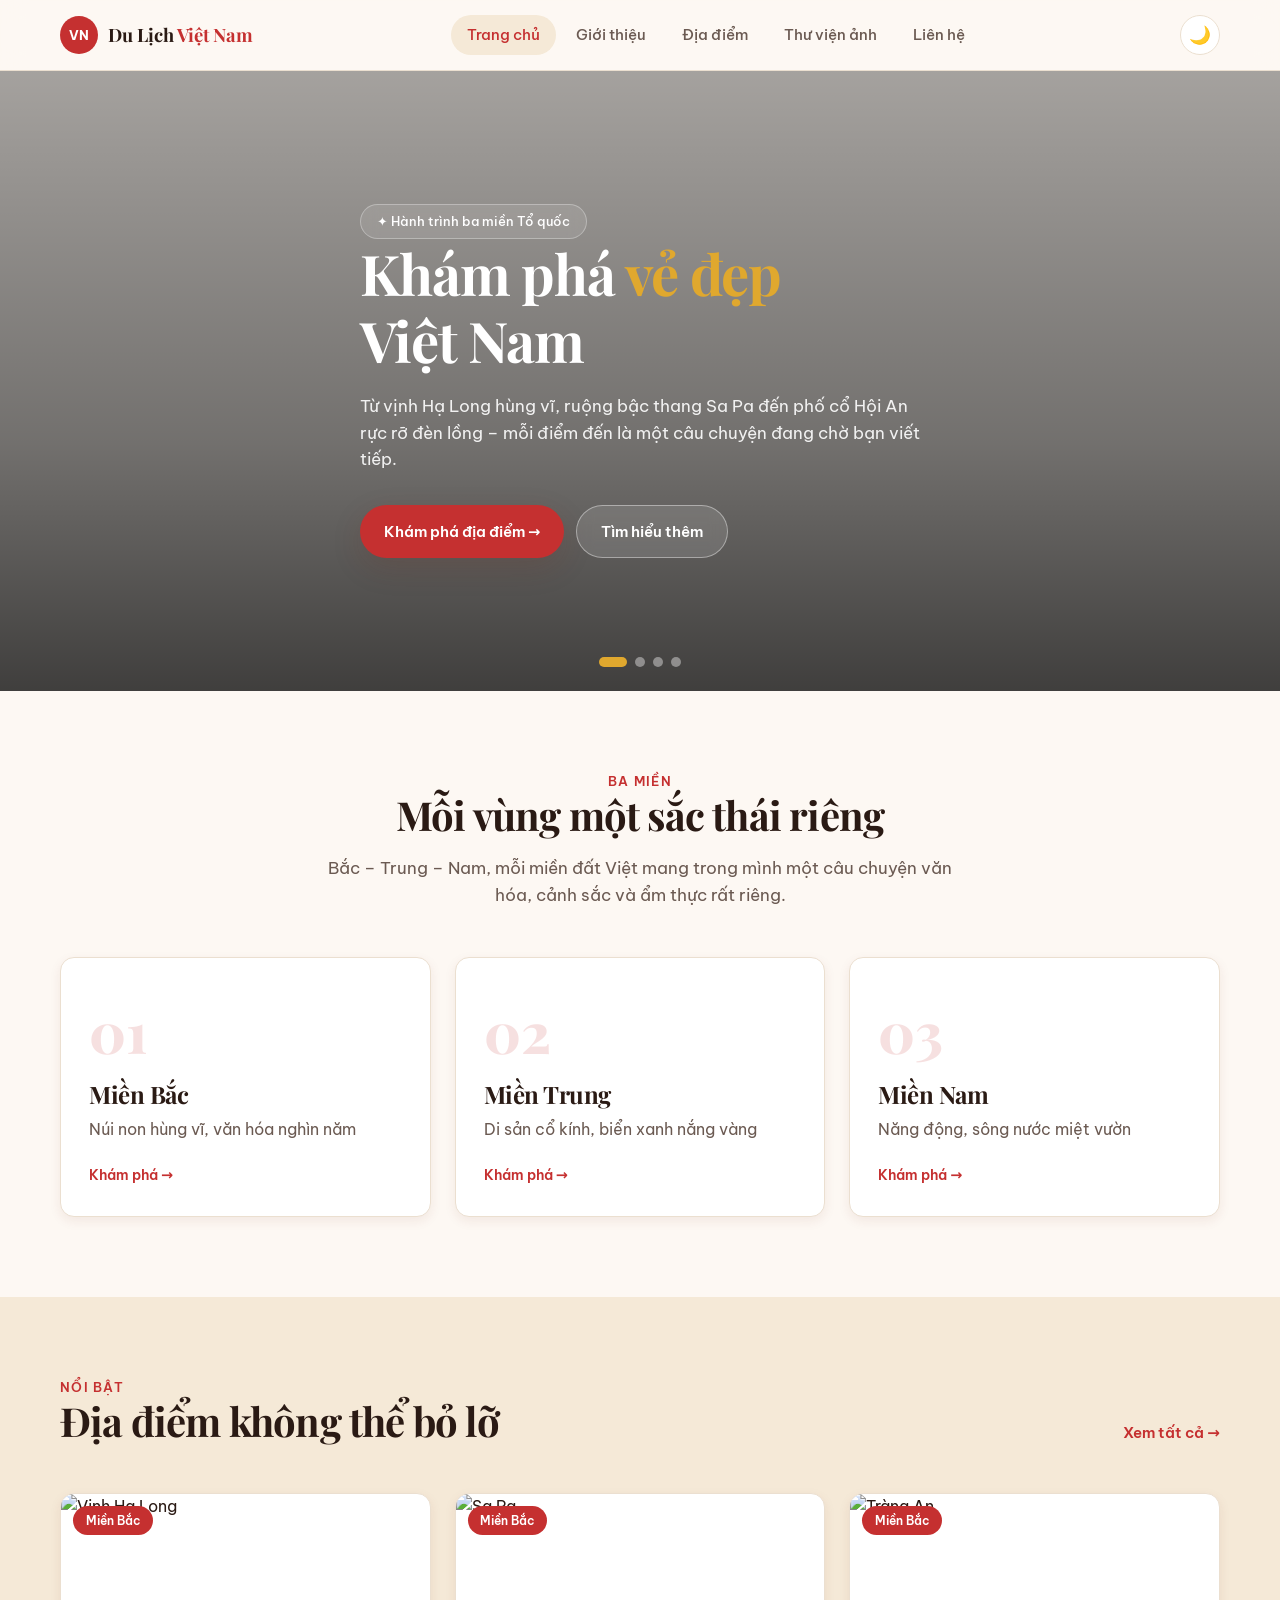
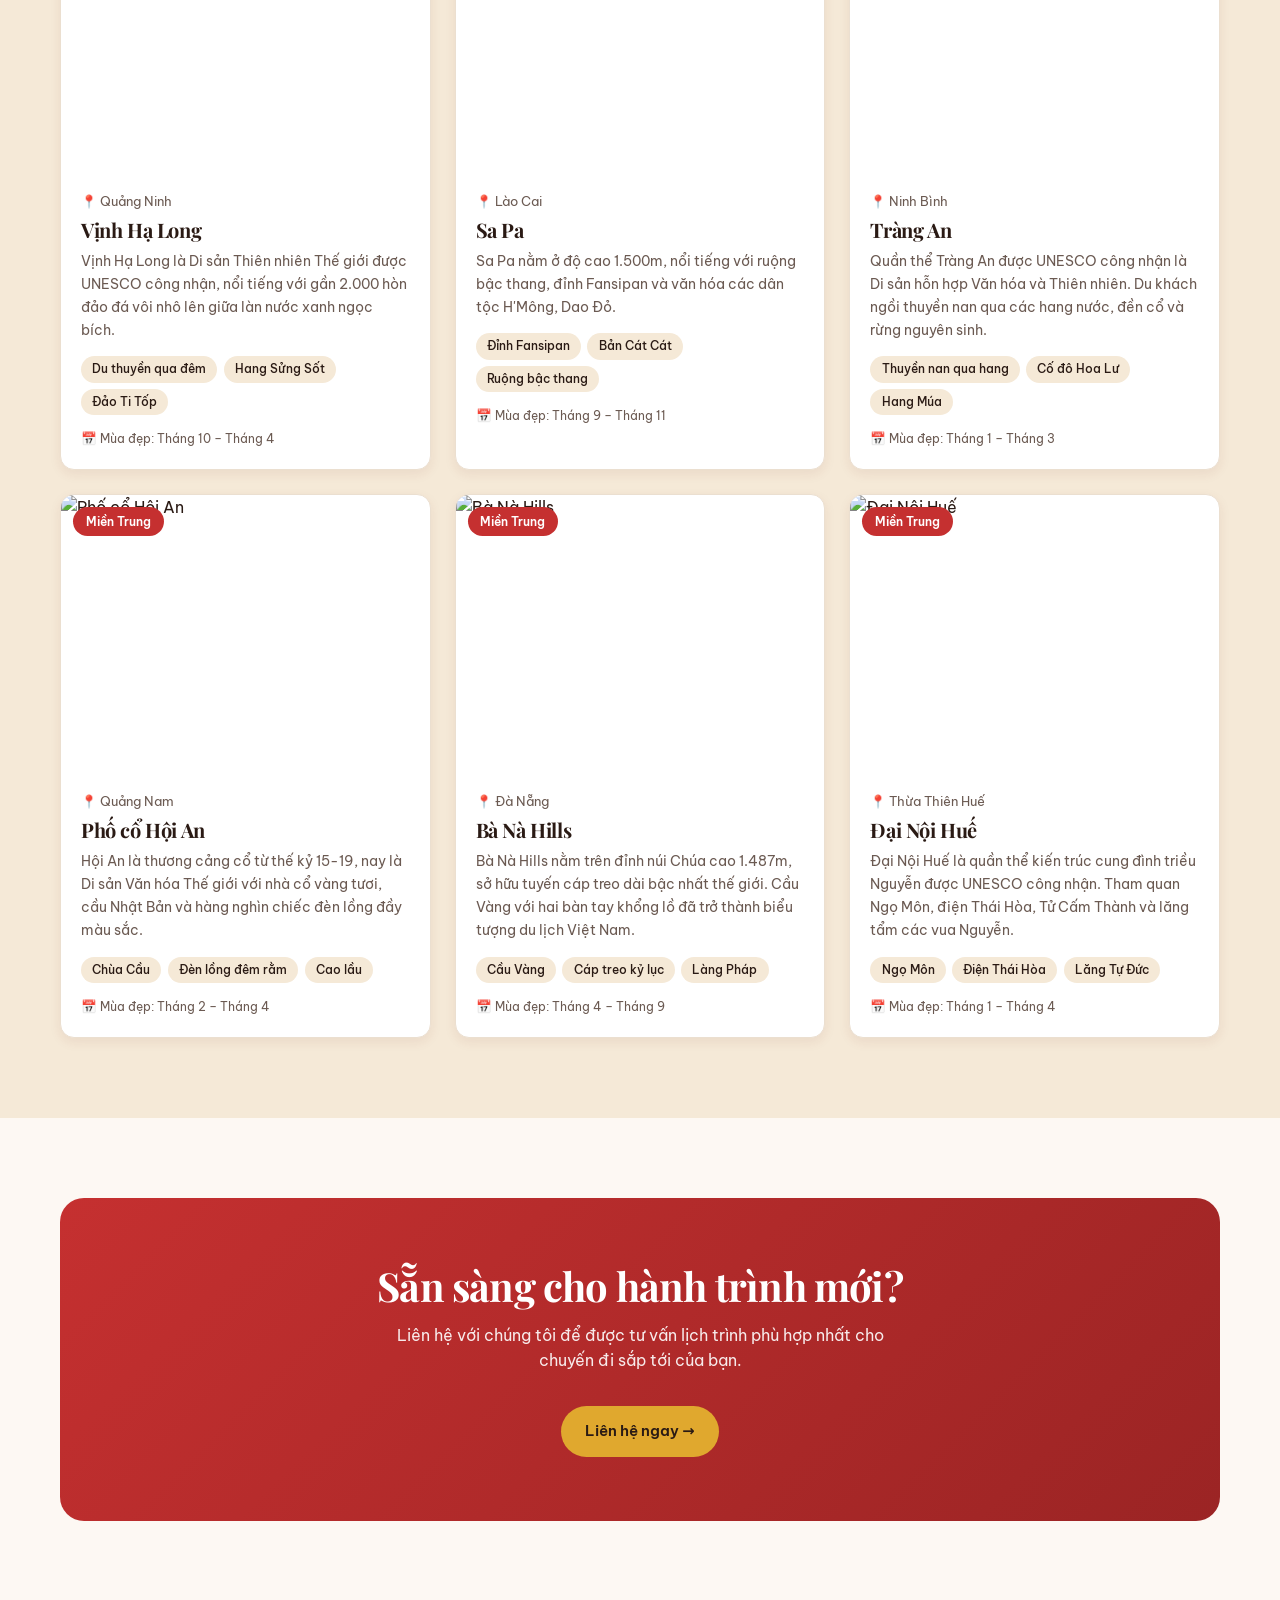
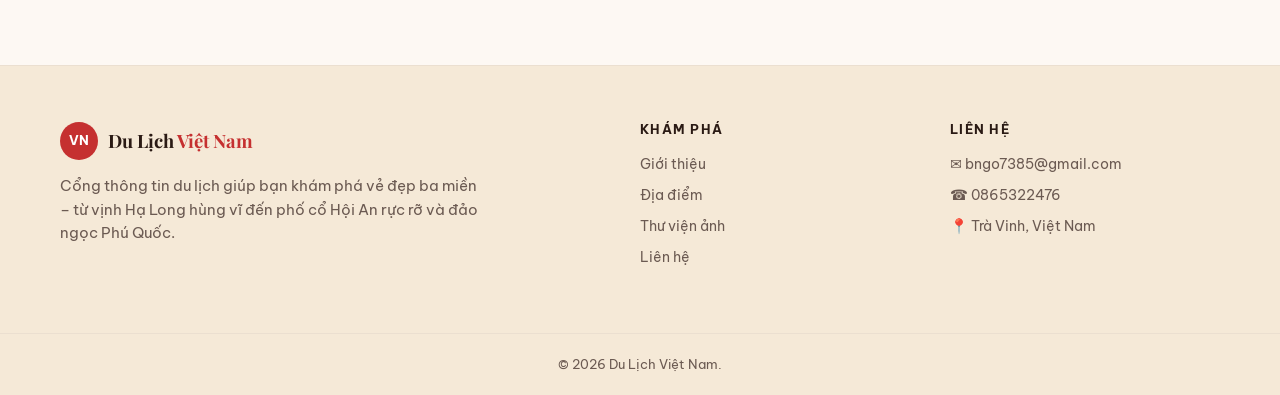
==== index.html @ f5e2f45b "1007" ====
<!DOCTYPE html>
<html lang="vi">
<head>
  <meta charset="UTF-8" />
  <meta name="viewport" content="width=device-width, initial-scale=1.0" />
  <title>Du Lịch Việt Nam — Khám phá vẻ đẹp ba miền</title>
  <meta name="description" content="Cổng thông tin du lịch Việt Nam: vịnh Hạ Long, Sa Pa, Hội An, Bà Nà Hills, Phú Quốc và nhiều điểm đến nổi tiếng khác." />
  <link rel="preconnect" href="https://fonts.googleapis.com" />
  <link rel="preconnect" href="https://fonts.gstatic.com" crossorigin />
  <link rel="stylesheet" href="https://fonts.googleapis.com/css2?family=Be+Vietnam+Pro:wght@400;500;600;700&family=Playfair+Display:wght@600;700;800&display=swap" />
  <link rel="stylesheet" href="css/style.css" />
</head>
<body>
  <!-- HEADER -->
  <header class="site-header">
    <div class="container nav-wrap">
      <a href="index.html" class="logo">
        <span class="logo-icon">VN</span>
        <span>Du Lịch <strong>Việt Nam</strong></span>
      </a>
      <nav class="nav-menu" id="navMenu">
        <a href="index.html" class="active">Trang chủ</a>
        <a href="html/gioithieu.html">Giới thiệu</a>
        <a href="html/diadiem.html">Địa điểm</a>
        <a href="html/gallery.html">Thư viện ảnh</a>
        <a href="html/lienhe.html">Liên hệ</a>
      </nav>
      <div class="nav-actions">
        <button id="themeToggle" class="icon-btn" aria-label="Chuyển đổi giao diện">🌙</button>
        <button id="menuToggle" class="icon-btn menu-btn" aria-label="Menu">☰</button>
      </div>
    </div>
  </header>

  <!-- HERO / SLIDESHOW -->
  <section class="hero">
    <div class="slideshow" id="slideshow">
      <div class="slide active" style="background-image:url('https://images.unsplash.com/photo-1528127269322-539801943592?w=1600&q=80')"></div>
      <div class="slide" style="background-image:url('https://images.unsplash.com/photo-1528181304800-259b08848526?w=1600&q=80')"></div>
      <div class="slide" style="background-image:url('https://images.unsplash.com/photo-1559592413-7cec4d0cae2b?w=1600&q=80')"></div>
      <div class="slide" style="background-image:url('https://images.unsplash.com/photo-1540541338287-41700207dee6?w=1600&q=80')"></div>
    </div>
    <div class="hero-overlay"></div>
    <div class="container hero-content">
      <span class="badge">✦ Hành trình ba miền Tổ quốc</span>
      <h1>Khám phá <span class="accent">vẻ đẹp</span><br />Việt Nam</h1>
      <p>Từ vịnh Hạ Long hùng vĩ, ruộng bậc thang Sa Pa đến phố cổ Hội An rực rỡ đèn lồng – mỗi điểm đến là một câu chuyện đang chờ bạn viết tiếp.</p>
      <div class="hero-actions">
        <a href="html/diadiem.html" class="btn btn-primary">Khám phá địa điểm →</a>
        <a href="html/gioithieu.html" class="btn btn-ghost">Tìm hiểu thêm</a>
      </div>
    </div>
    <div class="slide-dots" id="slideDots"></div>
  </section>

  <!-- 3 MIỀN -->
  <section class="section">
    <div class="container">
      <div class="section-head center">
        <p class="eyebrow">Ba miền</p>
        <h2>Mỗi vùng một sắc thái riêng</h2>
        <p class="lead">Bắc – Trung – Nam, mỗi miền đất Việt mang trong mình một câu chuyện văn hóa, cảnh sắc và ẩm thực rất riêng.</p>
      </div>
      <div class="region-grid">
        <a href="html/diadiem.html?mien=bac" class="region-card">
          <span class="region-num">01</span>
          <h3>Miền Bắc</h3>
          <p>Núi non hùng vĩ, văn hóa nghìn năm</p>
          <span class="link-more">Khám phá →</span>
        </a>
        <a href="html/diadiem.html?mien=trung" class="region-card">
          <span class="region-num">02</span>
          <h3>Miền Trung</h3>
          <p>Di sản cổ kính, biển xanh nắng vàng</p>
          <span class="link-more">Khám phá →</span>
        </a>
        <a href="html/diadiem.html?mien=nam" class="region-card">
          <span class="region-num">03</span>
          <h3>Miền Nam</h3>
          <p>Năng động, sông nước miệt vườn</p>
          <span class="link-more">Khám phá →</span>
        </a>
      </div>
    </div>
  </section>

  <!-- ĐỊA ĐIỂM NỔI BẬT -->
  <section class="section section-alt">
    <div class="container">
      <div class="section-head row">
        <div>
          <p class="eyebrow">Nổi bật</p>
          <h2>Địa điểm không thể bỏ lỡ</h2>
        </div>
        <a href="html/diadiem.html" class="link-more strong">Xem tất cả →</a>
      </div>
      <div class="card-grid" id="featuredGrid"></div>
    </div>
  </section>

  <!-- CTA -->
  <section class="section">
    <div class="container">
      <div class="cta">
        <h2>Sẵn sàng cho hành trình mới?</h2>
        <p>Liên hệ với chúng tôi để được tư vấn lịch trình phù hợp nhất cho chuyến đi sắp tới của bạn.</p>
        <a href="html/lienhe.html" class="btn btn-accent">Liên hệ ngay →</a>
      </div>
    </div>
  </section>

  <!-- FOOTER -->
  <footer class="site-footer">
    <div class="container footer-grid">
      <div>
        <div class="logo"><span class="logo-icon">VN</span><span>Du Lịch <strong>Việt Nam</strong></span></div>
        <p class="muted">Cổng thông tin du lịch giúp bạn khám phá vẻ đẹp ba miền – từ vịnh Hạ Long hùng vĩ đến phố cổ Hội An rực rỡ và đảo ngọc Phú Quốc.</p>
      </div>
      <div>
        <h4>Khám phá</h4>
        <ul><li><a href="html/gioithieu.html">Giới thiệu</a></li><li><a href="diadiem.html">Địa điểm</a></li><li><a href="gallery.html">Thư viện ảnh</a></li><li><a href="lienhe.html">Liên hệ</a></li></ul>
      </div>
      <div>
        <h4>Liên hệ</h4>
        <ul><li>✉ bngo7385@gmail.com</li><li>☎ 0865322476</li><li>📍 Trà Vinh, Việt Nam</li></ul>
      </div>
    </div>
    <div class="footer-bottom">© <span id="year"></span> Du Lịch Việt Nam.</div>
  </footer>

  <script src="js/script.js"></script>
</body>
</html>
---- css/style.css ----
/* ==========================================================
   Du Lịch Việt Nam — Stylesheet
   Bảng màu sơn mài: đỏ – vàng – kem
   ========================================================== */

:root {
  --bg: #fdf8f3;
  --surface: #ffffff;
  --text: #2a1a14;
  --muted: #6b5a52;
  --primary: #c53030;
  --primary-dark: #9b2424;
  --accent: #e0a82e;
  --secondary: #f5e9d7;
  --border: #ebdfd0;
  --shadow-sm: 0 4px 12px rgba(120, 40, 20, 0.08);
  --shadow-md: 0 10px 30px rgba(120, 40, 20, 0.15);
  --radius: 14px;
  --font-display: "Playfair Display", Georgia, serif;
  --font-sans: "Be Vietnam Pro", system-ui, -apple-system, sans-serif;
}

[data-theme="dark"] {
  --bg: #1a1210;
  --surface: #261c19;
  --text: #f5e9d7;
  --muted: #a89384;
  --primary: #e85d5d;
  --primary-dark: #c53030;
  --accent: #f0c060;
  --secondary: #33251f;
  --border: #3d2b25;
  --shadow-sm: 0 4px 12px rgba(0, 0, 0, 0.4);
  --shadow-md: 0 10px 30px rgba(0, 0, 0, 0.5);
}

* { box-sizing: border-box; margin: 0; padding: 0; }

html { scroll-behavior: smooth; }

body {
  font-family: var(--font-sans);
  background: var(--bg);
  color: var(--text);
  line-height: 1.6;
  -webkit-font-smoothing: antialiased;
  transition: background 0.3s, color 0.3s;
}

img { max-width: 100%; display: block; }
a { color: inherit; text-decoration: none; }
ul { list-style: none; }

h1, h2, h3, h4 {
  font-family: var(--font-display);
  font-weight: 700;
  line-height: 1.2;
  letter-spacing: -0.02em;
}
h1 { font-size: clamp(2rem, 5vw, 3.5rem); }
h2 { font-size: clamp(1.6rem, 3.5vw, 2.5rem); }
h3 { font-size: 1.25rem; }

.container { max-width: 1200px; margin: 0 auto; padding: 0 1.25rem; }

/* ===== HEADER ===== */
.site-header {
  position: sticky; top: 0; z-index: 50;
  background: color-mix(in srgb, var(--bg) 85%, transparent);
  backdrop-filter: blur(12px);
  border-bottom: 1px solid var(--border);
}
.nav-wrap { display: flex; align-items: center; justify-content: space-between; height: 70px; gap: 1rem; }
.logo { display: flex; align-items: center; gap: 0.6rem; font-family: var(--font-display); font-size: 1.15rem; font-weight: 700; }
.logo strong { color: var(--primary); }
.logo-icon {
  display: grid; place-items: center; width: 38px; height: 38px;
  border-radius: 50%; background: var(--primary); color: #fff;
  font-family: var(--font-sans); font-size: 0.8rem; font-weight: 700;
}

.nav-menu { display: flex; gap: 0.25rem; }
.nav-menu a {
  padding: 0.5rem 1rem; border-radius: 999px; font-size: 0.92rem; font-weight: 500;
  color: var(--muted); transition: all 0.2s;
}
.nav-menu a:hover { background: var(--secondary); color: var(--text); }
.nav-menu a.active { background: var(--secondary); color: var(--primary); }

.nav-actions { display: flex; align-items: center; gap: 0.5rem; }
.icon-btn {
  width: 40px; height: 40px; border-radius: 50%; border: 1px solid var(--border);
  background: var(--surface); color: var(--text); cursor: pointer; font-size: 1.1rem;
  display: grid; place-items: center; transition: all 0.2s;
}
.icon-btn:hover { background: var(--secondary); }
.menu-btn { display: none; }

/* ===== HERO ===== */
.hero { position: relative; min-height: 620px; display: flex; align-items: center; overflow: hidden; color: #fff; }
.slideshow { position: absolute; inset: 0; }
.slide {
  position: absolute; inset: 0;
  background-size: cover; background-position: center;
  opacity: 0; transition: opacity 1.2s ease-in-out;
}
.slide.active { opacity: 1; }
.hero-overlay {
  position: absolute; inset: 0;
  background: linear-gradient(180deg, rgba(0,0,0,0.35) 0%, rgba(0,0,0,0.55) 60%, rgba(0,0,0,0.75) 100%);
}
.hero-content { position: relative; padding: 5rem 1.25rem; max-width: 1200px; }
.hero-content h1 { color: #fff; }
.hero-content p { margin-top: 1.2rem; max-width: 560px; font-size: 1.05rem; color: rgba(255,255,255,0.9); }
.accent { color: var(--accent); }
.badge {
  display: inline-flex; align-items: center; gap: 0.4rem; padding: 0.4rem 1rem;
  border: 1px solid rgba(255,255,255,0.3); background: rgba(255,255,255,0.1);
  backdrop-filter: blur(8px); border-radius: 999px;
  font-size: 0.8rem; font-weight: 500;
}
.hero-actions { margin-top: 2rem; display: flex; flex-wrap: wrap; gap: 0.75rem; }

.slide-dots {
  position: absolute; bottom: 1.5rem; left: 50%; transform: translateX(-50%);
  display: flex; gap: 0.5rem; z-index: 2;
}
.slide-dots button {
  width: 10px; height: 10px; border-radius: 50%; border: none;
  background: rgba(255,255,255,0.4); cursor: pointer; transition: all 0.3s;
}
.slide-dots button.active { background: var(--accent); width: 28px; border-radius: 5px; }

/* ===== BUTTONS ===== */
.btn {
  display: inline-flex; align-items: center; gap: 0.5rem;
  padding: 0.85rem 1.5rem; border-radius: 999px; font-size: 0.92rem;
  font-weight: 600; border: none; cursor: pointer; transition: transform 0.2s, background 0.2s;
}
.btn-primary { background: var(--primary); color: #fff; box-shadow: var(--shadow-md); }
.btn-primary:hover { background: var(--primary-dark); transform: translateY(-2px); }
.btn-accent { background: var(--accent); color: #2a1a14; }
.btn-accent:hover { transform: translateY(-2px); }
.btn-ghost { background: rgba(255,255,255,0.12); color: #fff; border: 1px solid rgba(255,255,255,0.4); backdrop-filter: blur(8px); }
.btn-ghost:hover { background: rgba(255,255,255,0.22); }

/* ===== SECTIONS ===== */
.section { padding: 5rem 0; }
.section-alt { background: var(--secondary); }
.section-head { margin-bottom: 3rem; }
.section-head.center { text-align: center; max-width: 640px; margin-left: auto; margin-right: auto; }
.section-head.row { display: flex; justify-content: space-between; align-items: flex-end; flex-wrap: wrap; gap: 1rem; }
.eyebrow { font-size: 0.8rem; font-weight: 600; text-transform: uppercase; letter-spacing: 0.1em; color: var(--primary); }
.lead { margin-top: 1rem; color: var(--muted); font-size: 1.05rem; }
.link-more { color: var(--primary); font-weight: 600; font-size: 0.9rem; }
.link-more.strong { font-size: 0.95rem; }

/* ===== PAGE HERO ===== */
.page-hero {
  padding: 5rem 0 3rem;
  background: linear-gradient(135deg, color-mix(in srgb, var(--primary) 8%, transparent), var(--bg) 50%, color-mix(in srgb, var(--accent) 10%, transparent));
}
.page-hero.small { padding: 3.5rem 0 2rem; }
.page-hero .lead { max-width: 640px; }

/* ===== REGIONS ===== */
.region-grid { display: grid; grid-template-columns: repeat(auto-fit, minmax(260px, 1fr)); gap: 1.5rem; }
.region-card {
  background: var(--surface); border: 1px solid var(--border);
  border-radius: var(--radius); padding: 1.75rem;
  box-shadow: var(--shadow-sm); transition: transform 0.3s, box-shadow 0.3s;
}
.region-card:hover { transform: translateY(-4px); box-shadow: var(--shadow-md); }
.region-num {
  font-family: var(--font-display); font-size: 3.5rem; font-weight: 800;
  color: color-mix(in srgb, var(--primary) 15%, transparent);
}
.region-card h3 { margin: 0.25rem 0 0.5rem; font-size: 1.5rem; }
.region-card p { color: var(--muted); margin-bottom: 1.25rem; }

/* ===== CARDS ===== */
.card-grid { display: grid; grid-template-columns: repeat(auto-fill, minmax(280px, 1fr)); gap: 1.5rem; }
.card {
  background: var(--surface); border-radius: var(--radius); overflow: hidden;
  box-shadow: var(--shadow-sm); transition: transform 0.3s, box-shadow 0.3s;
  border: 1px solid var(--border);
}
.card:hover { transform: translateY(-4px); box-shadow: var(--shadow-md); }
.card-img { position: relative; aspect-ratio: 4/3; overflow: hidden; }
.card-img img { width: 100%; height: 100%; object-fit: cover; transition: transform 0.7s; }
.card:hover .card-img img { transform: scale(1.08); }
.card-tag {
  position: absolute; top: 0.75rem; left: 0.75rem;
  background: var(--primary); color: #fff;
  padding: 0.3rem 0.8rem; border-radius: 999px;
  font-size: 0.75rem; font-weight: 600;
}
.card-body { padding: 1.25rem; }
.card-meta { display: flex; align-items: center; gap: 0.3rem; font-size: 0.8rem; color: var(--muted); }
.card h3 { margin: 0.4rem 0 0.5rem; }
.card-desc { font-size: 0.9rem; color: var(--muted); }
.tags { display: flex; flex-wrap: wrap; gap: 0.4rem; margin-top: 0.9rem; }
.tag { font-size: 0.72rem; background: var(--secondary); color: var(--text); padding: 0.25rem 0.7rem; border-radius: 999px; font-weight: 500; }
.card-time { margin-top: 0.85rem; font-size: 0.78rem; color: var(--muted); }

/* ===== FEATURES (về VN) ===== */
.feature-grid { display: grid; grid-template-columns: repeat(auto-fit, minmax(220px, 1fr)); gap: 1.5rem; }
.feature {
  background: var(--surface); padding: 1.75rem; border-radius: var(--radius);
  border: 1px solid var(--border); box-shadow: var(--shadow-sm);
}
.feature-icon {
  display: inline-grid; place-items: center; width: 48px; height: 48px;
  border-radius: 12px; background: color-mix(in srgb, var(--primary) 12%, transparent);
  font-size: 1.5rem; margin-bottom: 0.9rem;
}
.feature h3 { margin-bottom: 0.5rem; }
.feature p { color: var(--muted); font-size: 0.92rem; }

/* ===== TWO COL (3 miền section) ===== */
.two-col { display: grid; gap: 3rem; align-items: center; }
.two-col p { margin-top: 1rem; color: var(--muted); }
.two-col strong { color: var(--text); }
.img-mosaic { display: grid; grid-template-columns: 1fr 1fr; gap: 1rem; }
.img-mosaic img { aspect-ratio: 3/4; object-fit: cover; border-radius: var(--radius); box-shadow: var(--shadow-sm); }
.img-mosaic img.offset { margin-top: 2rem; }
@media (min-width: 900px) { .two-col { grid-template-columns: 1fr 1fr; } }

/* ===== FILTER / SEARCH ===== */
.controls { display: flex; flex-wrap: wrap; gap: 1rem; justify-content: space-between; margin-bottom: 2.5rem; }
.filter-tabs { display: flex; flex-wrap: wrap; gap: 0.5rem; }
.filter-tabs button {
  padding: 0.55rem 1.1rem; border-radius: 999px;
  border: 1px solid var(--border); background: var(--surface);
  font-size: 0.88rem; font-weight: 500; cursor: pointer; color: var(--text);
  transition: all 0.2s;
}
.filter-tabs button:hover { background: var(--secondary); }
.filter-tabs button.active { background: var(--primary); color: #fff; border-color: var(--primary); }
.search-box { flex: 1; min-width: 220px; max-width: 340px; }
.search-box input {
  width: 100%; padding: 0.65rem 1rem; border-radius: 999px;
  border: 1px solid var(--border); background: var(--surface); color: var(--text);
  font-size: 0.9rem; font-family: inherit; outline: none;
}
.search-box input:focus { border-color: var(--primary); box-shadow: 0 0 0 3px color-mix(in srgb, var(--primary) 20%, transparent); }
.empty { text-align: center; padding: 4rem 1rem; color: var(--muted); border: 1px dashed var(--border); border-radius: var(--radius); }

/* ===== GALLERY ===== */
.gallery {
  columns: 1; column-gap: 1rem;
}
@media (min-width: 600px) { .gallery { columns: 2; } }
@media (min-width: 980px) { .gallery { columns: 3; } }
.gallery-item {
  break-inside: avoid; margin-bottom: 1rem; cursor: pointer;
  border-radius: var(--radius); overflow: hidden; position: relative;
  box-shadow: var(--shadow-sm); transition: box-shadow 0.3s;
}
.gallery-item:hover { box-shadow: var(--shadow-md); }
.gallery-item img { width: 100%; transition: transform 0.7s; }
.gallery-item:hover img { transform: scale(1.05); }
.gallery-caption {
  position: absolute; inset: auto 0 0 0; padding: 1rem;
  background: linear-gradient(180deg, transparent, rgba(0,0,0,0.85));
  color: #fff;
}
.gallery-caption span { display: block; font-size: 0.75rem; color: var(--accent); font-weight: 600; }
.gallery-caption strong { font-family: var(--font-display); font-size: 1.1rem; }

/* ===== LIGHTBOX ===== */
.lightbox {
  position: fixed; inset: 0; z-index: 100;
  background: rgba(0,0,0,0.92); backdrop-filter: blur(8px);
  display: flex; align-items: center; justify-content: center; padding: 2rem;
  animation: fade 0.25s ease;
}
@keyframes fade { from { opacity: 0; } to { opacity: 1; } }
.lightbox-figure { max-width: 1000px; width: 100%; background: var(--surface); border-radius: var(--radius); overflow: hidden; }
.lightbox-figure img { max-height: 75vh; width: 100%; object-fit: contain; background: #000; }
.lightbox-figure figcaption { padding: 1.25rem; }
.lightbox-figure figcaption span { color: var(--primary); font-size: 0.75rem; text-transform: uppercase; font-weight: 600; letter-spacing: 0.1em; }
.lightbox-figure figcaption h3 { margin: 0.3rem 0 0.4rem; }
.lightbox-figure figcaption p { color: var(--muted); font-size: 0.9rem; }
.lightbox-close, .lightbox-nav {
  position: absolute; background: rgba(255,255,255,0.15); border: none;
  color: #fff; width: 48px; height: 48px; border-radius: 50%;
  font-size: 1.3rem; cursor: pointer; backdrop-filter: blur(8px);
  transition: background 0.2s;
}
.lightbox-close:hover, .lightbox-nav:hover { background: rgba(255,255,255,0.3); }
.lightbox-close { top: 1.25rem; right: 1.25rem; }
.lightbox-nav.prev { left: 1.25rem; top: 50%; transform: translateY(-50%); }
.lightbox-nav.next { right: 1.25rem; top: 50%; transform: translateY(-50%); }

/* ===== CTA ===== */
.cta {
  background: linear-gradient(135deg, var(--primary), var(--primary-dark));
  color: #fff; padding: 4rem 2rem; border-radius: 24px; text-align: center;
}
.cta h2 { color: #fff; }
.cta p { margin: 0.8rem auto 2rem; max-width: 500px; color: rgba(255,255,255,0.9); }

/* ===== CONTACT ===== */
.contact-grid { display: grid; gap: 2.5rem; }
@media (min-width: 900px) { .contact-grid { grid-template-columns: 1fr 1.4fr; } }
.contact-info { display: flex; flex-direction: column; gap: 1rem; }
.info-card {
  display: flex; align-items: center; gap: 1rem;
  background: var(--surface); border: 1px solid var(--border);
  padding: 1.2rem; border-radius: var(--radius); box-shadow: var(--shadow-sm);
}
.info-icon {
  width: 44px; height: 44px; display: grid; place-items: center;
  background: color-mix(in srgb, var(--primary) 12%, transparent);
  color: var(--primary); border-radius: 12px; font-size: 1.2rem;
}
.info-label { font-size: 0.72rem; text-transform: uppercase; letter-spacing: 0.1em; color: var(--muted); font-weight: 600; }
.map-box { border-radius: var(--radius); overflow: hidden; border: 1px solid var(--border); box-shadow: var(--shadow-sm); }

.contact-form {
  background: var(--surface); border: 1px solid var(--border);
  padding: 2rem; border-radius: var(--radius); box-shadow: var(--shadow-sm);
}
.field { margin-bottom: 1.25rem; }
.field label { display: block; margin-bottom: 0.4rem; font-weight: 500; font-size: 0.92rem; }
.field input, .field textarea {
  width: 100%; padding: 0.75rem 1rem; border-radius: 10px;
  border: 1px solid var(--border); background: var(--bg); color: var(--text);
  font-size: 0.95rem; font-family: inherit; outline: none; transition: border-color 0.2s;
  resize: vertical;
}
.field input:focus, .field textarea:focus {
  border-color: var(--primary);
  box-shadow: 0 0 0 3px color-mix(in srgb, var(--primary) 20%, transparent);
}
.err { color: var(--primary); font-size: 0.8rem; margin-top: 0.35rem; min-height: 1em; }
.alert.success {
  margin-top: 1.25rem; padding: 1rem; border-radius: 10px;
  background: color-mix(in srgb, #15803d 15%, transparent);
  border: 1px solid color-mix(in srgb, #15803d 30%, transparent);
  color: #15803d; font-size: 0.9rem;
}
[data-theme="dark"] .alert.success { color: #4ade80; }

/* ===== FOOTER ===== */
.site-footer { margin-top: 4rem; background: var(--secondary); border-top: 1px solid var(--border); }
.footer-grid { display: grid; gap: 2.5rem; padding: 3.5rem 1.25rem; grid-template-columns: 1fr; }
@media (min-width: 700px) { .footer-grid { grid-template-columns: 2fr 1fr 1fr; } }
.site-footer h4 { font-family: var(--font-sans); font-size: 0.8rem; text-transform: uppercase; letter-spacing: 0.1em; margin-bottom: 1rem; }
.site-footer ul li { margin-bottom: 0.5rem; font-size: 0.9rem; color: var(--muted); }
.site-footer ul li a:hover { color: var(--primary); }
.muted { color: var(--muted); font-size: 0.92rem; margin-top: 0.9rem; max-width: 420px; }
.footer-bottom {
  text-align: center; padding: 1.25rem; font-size: 0.8rem;
  color: var(--muted); border-top: 1px solid var(--border);
}

/* ===== RESPONSIVE ===== */
@media (max-width: 820px) {
  .menu-btn { display: grid; }
  .nav-menu {
    position: absolute; top: 70px; left: 0; right: 0;
    flex-direction: column; gap: 0; background: var(--surface);
    border-bottom: 1px solid var(--border); padding: 0.5rem 1.25rem 1rem;
    max-height: 0; overflow: hidden; transition: max-height 0.3s, padding 0.3s;
  }
  .nav-menu.open { max-height: 400px; padding-top: 0.5rem; padding-bottom: 1rem; }
  .nav-menu a { padding: 0.75rem 1rem; border-radius: 8px; }
  .section { padding: 3.5rem 0; }
  .hero { min-height: 560px; }
}
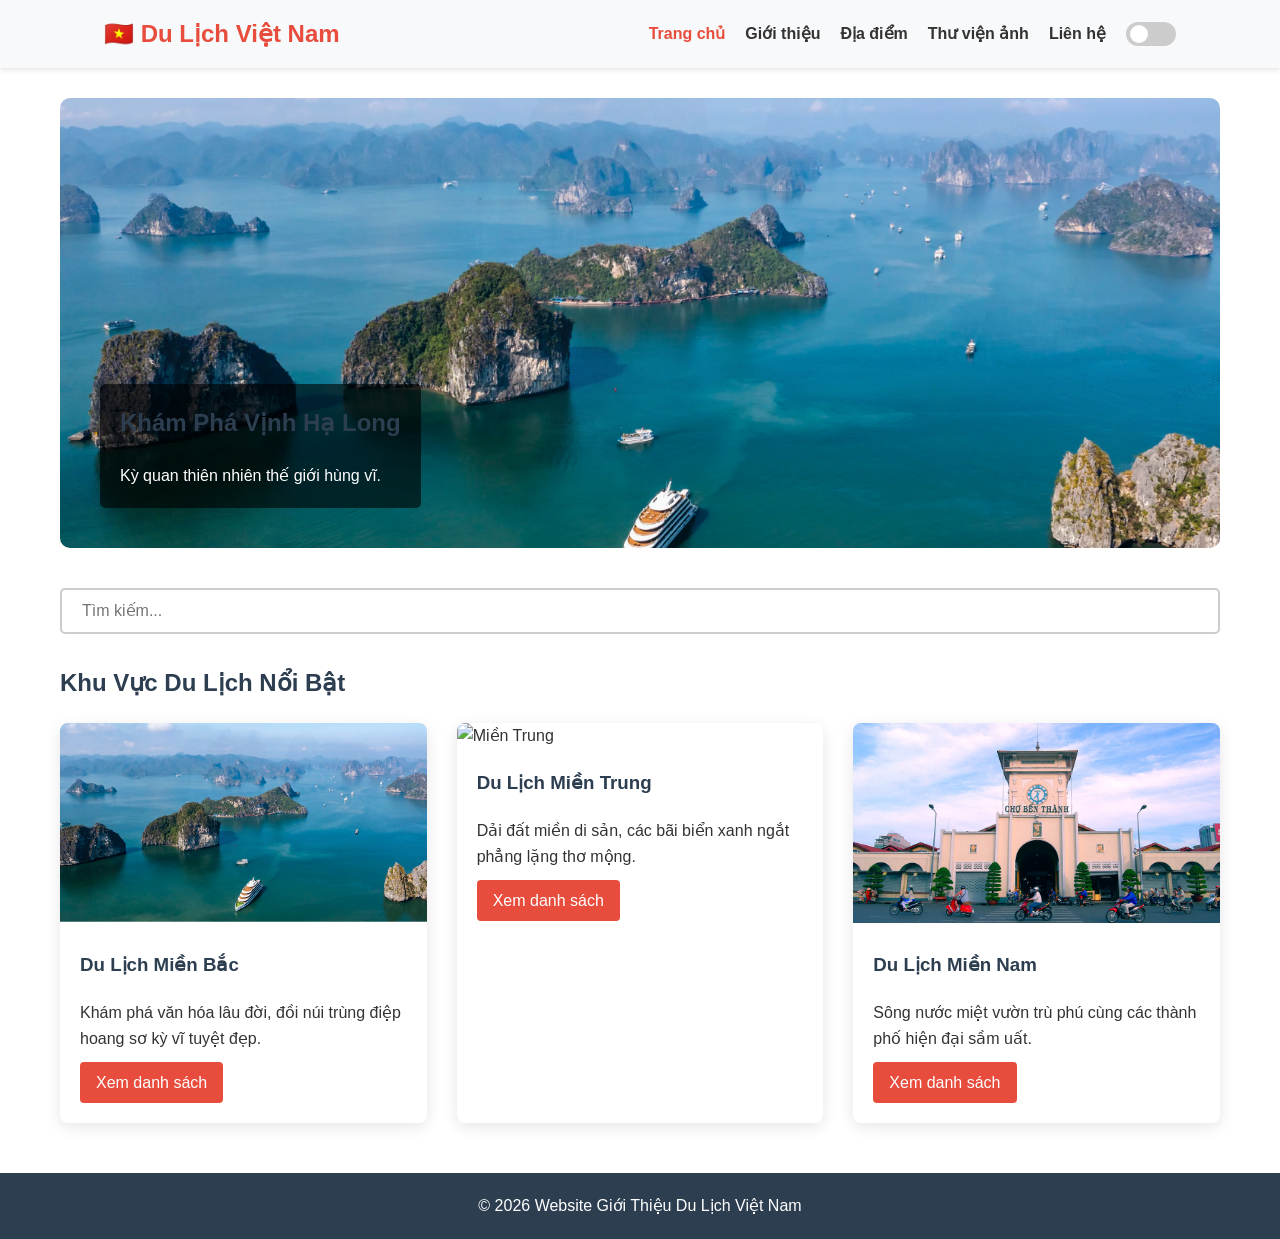
==== commit 0543bc31: "update" ====
--- a/index.html
+++ b/index.html
@@ -1,133 +1,90 @@
 <!DOCTYPE html>
 <html lang="vi">
 <head>
-  <meta charset="UTF-8" />
-  <meta name="viewport" content="width=device-width, initial-scale=1.0" />
-  <title>Du Lịch Việt Nam — Khám phá vẻ đẹp ba miền</title>
-  <meta name="description" content="Cổng thông tin du lịch Việt Nam: vịnh Hạ Long, Sa Pa, Hội An, Bà Nà Hills, Phú Quốc và nhiều điểm đến nổi tiếng khác." />
-  <link rel="preconnect" href="https://fonts.googleapis.com" />
-  <link rel="preconnect" href="https://fonts.gstatic.com" crossorigin />
-  <link rel="stylesheet" href="https://fonts.googleapis.com/css2?family=Be+Vietnam+Pro:wght@400;500;600;700&family=Playfair+Display:wght@600;700;800&display=swap" />
-  <link rel="stylesheet" href="css/style.css" />
+    <meta charset="UTF-8">
+    <meta name="viewport" content="width=device-width, initial-scale=1.0">
+    <title>Trang Chủ - Du Lịch Việt Nam</title>
+    <link rel="stylesheet" href="css/style.css">
 </head>
 <body>
-  <!-- HEADER -->
-  <header class="site-header">
-    <div class="container nav-wrap">
-      <a href="index.html" class="logo">
-        <span class="logo-icon">VN</span>
-        <span>Du Lịch <strong>Việt Nam</strong></span>
-      </a>
-      <nav class="nav-menu" id="navMenu">
-        <a href="index.html" class="active">Trang chủ</a>
-        <a href="html/gioithieu.html">Giới thiệu</a>
-        <a href="html/diadiem.html">Địa điểm</a>
-        <a href="html/gallery.html">Thư viện ảnh</a>
-        <a href="html/lienhe.html">Liên hệ</a>
-      </nav>
-      <div class="nav-actions">
-        <button id="themeToggle" class="icon-btn" aria-label="Chuyển đổi giao diện">🌙</button>
-        <button id="menuToggle" class="icon-btn menu-btn" aria-label="Menu">☰</button>
-      </div>
+    <header>
+    <div class="navbar">
+        <a href="index.html" class="logo">🇻🇳 Du Lịch Việt Nam</a>
+        <div class="nav-container">
+            <ul class="nav-links" id="navLinks">
+                <li><a href="index.html" class="active">Trang chủ</a></li>
+                <li><a href="html/gioithieu.html" >Giới thiệu</a></li>
+                <li><a href="html/diadiem.html" >Địa điểm</a></li>
+                <li><a href="html/gallery.html" >Thư viện ảnh</a></li>
+                <li><a href="html/lienhe.html" >Liên hệ</a></li>
+            </ul>
+            <div class="theme-switch-wrapper">
+                <label class="theme-switch" for="checkbox">
+                    <input type="checkbox" id="checkbox" />
+                    <div class="slider"></div>
+                </label>
+            </div>
+            <div class="hamburger" onclick="toggleMenu()">
+                <span></span><span></span><span></span>
+            </div>
+        </div>
     </div>
-  </header>
+</header>
 
-  <!-- HERO / SLIDESHOW -->
-  <section class="hero">
-    <div class="slideshow" id="slideshow">
-      <div class="slide active" style="background-image:url('https://images.unsplash.com/photo-1528127269322-539801943592?w=1600&q=80')"></div>
-      <div class="slide" style="background-image:url('https://images.unsplash.com/photo-1528181304800-259b08848526?w=1600&q=80')"></div>
-      <div class="slide" style="background-image:url('https://images.unsplash.com/photo-1559592413-7cec4d0cae2b?w=1600&q=80')"></div>
-      <div class="slide" style="background-image:url('https://images.unsplash.com/photo-1540541338287-41700207dee6?w=1600&q=80')"></div>
+    <div class="container">
+        <!-- Slide ảnh tự động phong cách -->
+        <div class="slider-container">
+            <div class="slides">
+                <div class="slide">
+                    <img src="images/vinhhalong.jpg" alt="Vịnh Hạ Long">
+                    <div class="slide-content"><h2>Khám Phá Vịnh Hạ Long</h2><p>Kỳ quan thiên nhiên thế giới hùng vĩ.</p></div>
+                </div>
+                <div class="slide">
+                    <img src="images/ruong.webp" alt="Sa Pa">
+                    <div class="slide-content"><h2>Sương Mờ Sa Pa</h2><p>Vẻ đẹp bất tận của ruộng bậc thang Tây Bắc.</p></div>
+                </div>
+                <div class="slide">
+                    <img src="images/hoiantown.jpg" alt="Hội An">
+                    <div class="slide-content"><h2>Phố Cổ Hội An</h2><p>Nét đẹp cổ kính hoài niệm lung linh lồng đèn.</p></div>
+                </div>
+            </div>
+        </div>
+
+        <!-- Ô Tìm Kiếm Địa Điểm -->
+        <div class="search-box">
+            <input type="text" id="searchInput" onkeyup="searchLocation()" placeholder="Tìm kiếm...">
+        </div>
+
+        <h2>Khu Vực Du Lịch Nổi Bật</h2>
+        <div class="grid">
+            <div class="location-card">
+                <img src="images/vinhhalong.jpg" alt="Miền Bắc">
+                <div class="location-info">
+                    <h3 class="location-title">Du Lịch Miền Bắc</h3>
+                    <p>Khám phá văn hóa lâu đời, đồi núi trùng điệp hoang sơ kỳ vĩ tuyệt đẹp.</p>
+                    <a href="html/diadiem.html" class="btn">Xem danh sách</a>
+                </div>
+            </div>
+            <div class="location-card">
+                <img src="images/hoiantown.jpg" alt="Miền Trung">
+                <div class="location-info">
+                    <h3 class="location-title">Du Lịch Miền Trung</h3>
+                    <p>Dải đất miền di sản, các bãi biển xanh ngắt phẳng lặng thơ mộng.</p>
+                    <a href="html/diadiem.html" class="btn">Xem danh sách</a>
+                </div>
+            </div>
+            <div class="location-card">
+                <img src="images/chobenthanh.jpg" alt="Miền Nam">
+                <div class="location-info">
+                    <h3 class="location-title">Du Lịch Miền Nam</h3>
+                    <p>Sông nước miệt vườn trù phú cùng các thành phố hiện đại sầm uất.</p>
+                    <a href="html/diadiem.html" class="btn">Xem danh sách</a>
+                </div>
+            </div>
+        </div>
     </div>
-    <div class="hero-overlay"></div>
-    <div class="container hero-content">
-      <span class="badge">✦ Hành trình ba miền Tổ quốc</span>
-      <h1>Khám phá <span class="accent">vẻ đẹp</span><br />Việt Nam</h1>
-      <p>Từ vịnh Hạ Long hùng vĩ, ruộng bậc thang Sa Pa đến phố cổ Hội An rực rỡ đèn lồng – mỗi điểm đến là một câu chuyện đang chờ bạn viết tiếp.</p>
-      <div class="hero-actions">
-        <a href="html/diadiem.html" class="btn btn-primary">Khám phá địa điểm →</a>
-        <a href="html/gioithieu.html" class="btn btn-ghost">Tìm hiểu thêm</a>
-      </div>
-    </div>
-    <div class="slide-dots" id="slideDots"></div>
-  </section>
 
-  <!-- 3 MIỀN -->
-  <section class="section">
-    <div class="container">
-      <div class="section-head center">
-        <p class="eyebrow">Ba miền</p>
-        <h2>Mỗi vùng một sắc thái riêng</h2>
-        <p class="lead">Bắc – Trung – Nam, mỗi miền đất Việt mang trong mình một câu chuyện văn hóa, cảnh sắc và ẩm thực rất riêng.</p>
-      </div>
-      <div class="region-grid">
-        <a href="html/diadiem.html?mien=bac" class="region-card">
-          <span class="region-num">01</span>
-          <h3>Miền Bắc</h3>
-          <p>Núi non hùng vĩ, văn hóa nghìn năm</p>
-          <span class="link-more">Khám phá →</span>
-        </a>
-        <a href="html/diadiem.html?mien=trung" class="region-card">
-          <span class="region-num">02</span>
-          <h3>Miền Trung</h3>
-          <p>Di sản cổ kính, biển xanh nắng vàng</p>
-          <span class="link-more">Khám phá →</span>
-        </a>
-        <a href="html/diadiem.html?mien=nam" class="region-card">
-          <span class="region-num">03</span>
-          <h3>Miền Nam</h3>
-          <p>Năng động, sông nước miệt vườn</p>
-          <span class="link-more">Khám phá →</span>
-        </a>
-      </div>
-    </div>
-  </section>
-
-  <!-- ĐỊA ĐIỂM NỔI BẬT -->
-  <section class="section section-alt">
-    <div class="container">
-      <div class="section-head row">
-        <div>
-          <p class="eyebrow">Nổi bật</p>
-          <h2>Địa điểm không thể bỏ lỡ</h2>
-        </div>
-        <a href="html/diadiem.html" class="link-more strong">Xem tất cả →</a>
-      </div>
-      <div class="card-grid" id="featuredGrid"></div>
-    </div>
-  </section>
-
-  <!-- CTA -->
-  <section class="section">
-    <div class="container">
-      <div class="cta">
-        <h2>Sẵn sàng cho hành trình mới?</h2>
-        <p>Liên hệ với chúng tôi để được tư vấn lịch trình phù hợp nhất cho chuyến đi sắp tới của bạn.</p>
-        <a href="html/lienhe.html" class="btn btn-accent">Liên hệ ngay →</a>
-      </div>
-    </div>
-  </section>
-
-  <!-- FOOTER -->
-  <footer class="site-footer">
-    <div class="container footer-grid">
-      <div>
-        <div class="logo"><span class="logo-icon">VN</span><span>Du Lịch <strong>Việt Nam</strong></span></div>
-        <p class="muted">Cổng thông tin du lịch giúp bạn khám phá vẻ đẹp ba miền – từ vịnh Hạ Long hùng vĩ đến phố cổ Hội An rực rỡ và đảo ngọc Phú Quốc.</p>
-      </div>
-      <div>
-        <h4>Khám phá</h4>
-        <ul><li><a href="html/gioithieu.html">Giới thiệu</a></li><li><a href="diadiem.html">Địa điểm</a></li><li><a href="gallery.html">Thư viện ảnh</a></li><li><a href="lienhe.html">Liên hệ</a></li></ul>
-      </div>
-      <div>
-        <h4>Liên hệ</h4>
-        <ul><li>✉ bngo7385@gmail.com</li><li>☎ 0865322476</li><li>📍 Trà Vinh, Việt Nam</li></ul>
-      </div>
-    </div>
-    <div class="footer-bottom">© <span id="year"></span> Du Lịch Việt Nam.</div>
-  </footer>
-
-  <script src="js/script.js"></script>
+    <footer><p>© 2026 Website Giới Thiệu Du Lịch Việt Nam</p></footer>
+    <script src="js/script.js"></script>
 </body>
-</html>
+</html>
--- a/css/style.css
+++ b/css/style.css
@@ -1,372 +1,316 @@
-/* ==========================================================
-   Du Lịch Việt Nam — Stylesheet
-   Bảng màu sơn mài: đỏ – vàng – kem
-   ========================================================== */
+/* CSS Gốc cho toàn bộ hệ thống website Du Lịch Việt Nam */
+* {
+    box-sizing: border-box;
+    margin: 0;
+    padding: 0;
+    font-family: 'Segoe UI', Tahoma, Geneva, Verdana, sans-serif;
+}
 
 :root {
-  --bg: #fdf8f3;
-  --surface: #ffffff;
-  --text: #2a1a14;
-  --muted: #6b5a52;
-  --primary: #c53030;
-  --primary-dark: #9b2424;
-  --accent: #e0a82e;
-  --secondary: #f5e9d7;
-  --border: #ebdfd0;
-  --shadow-sm: 0 4px 12px rgba(120, 40, 20, 0.08);
-  --shadow-md: 0 10px 30px rgba(120, 40, 20, 0.15);
-  --radius: 14px;
-  --font-display: "Playfair Display", Georgia, serif;
-  --font-sans: "Be Vietnam Pro", system-ui, -apple-system, sans-serif;
+    --bg-color: #ffffff;
+    --text-color: #333333;
+    --primary-color: #2c3e50;
+    --accent-color: #e74c3c;
+    --nav-bg: #f8f9fa;
+    --card-bg: #ffffff;
+    --shadow: rgba(0, 0, 0, 0.1);
 }
 
 [data-theme="dark"] {
-  --bg: #1a1210;
-  --surface: #261c19;
-  --text: #f5e9d7;
-  --muted: #a89384;
-  --primary: #e85d5d;
-  --primary-dark: #c53030;
-  --accent: #f0c060;
-  --secondary: #33251f;
-  --border: #3d2b25;
-  --shadow-sm: 0 4px 12px rgba(0, 0, 0, 0.4);
-  --shadow-md: 0 10px 30px rgba(0, 0, 0, 0.5);
-}
-
-* { box-sizing: border-box; margin: 0; padding: 0; }
-
-html { scroll-behavior: smooth; }
+    --bg-color: #1e1e1e;
+    --text-color: #f5f5f5;
+    --primary-color: #1a252f;
+    --accent-color: #e74c3c;
+    --nav-bg: #2d2d2d;
+    --card-bg: #2a2a2a;
+    --shadow: rgba(0, 0, 0, 0.5);
+}
 
 body {
-  font-family: var(--font-sans);
-  background: var(--bg);
-  color: var(--text);
-  line-height: 1.6;
-  -webkit-font-smoothing: antialiased;
-  transition: background 0.3s, color 0.3s;
-}
-
-img { max-width: 100%; display: block; }
-a { color: inherit; text-decoration: none; }
-ul { list-style: none; }
-
-h1, h2, h3, h4 {
-  font-family: var(--font-display);
-  font-weight: 700;
-  line-height: 1.2;
-  letter-spacing: -0.02em;
-}
-h1 { font-size: clamp(2rem, 5vw, 3.5rem); }
-h2 { font-size: clamp(1.6rem, 3.5vw, 2.5rem); }
-h3 { font-size: 1.25rem; }
-
-.container { max-width: 1200px; margin: 0 auto; padding: 0 1.25rem; }
-
-/* ===== HEADER ===== */
-.site-header {
-  position: sticky; top: 0; z-index: 50;
-  background: color-mix(in srgb, var(--bg) 85%, transparent);
-  backdrop-filter: blur(12px);
-  border-bottom: 1px solid var(--border);
-}
-.nav-wrap { display: flex; align-items: center; justify-content: space-between; height: 70px; gap: 1rem; }
-.logo { display: flex; align-items: center; gap: 0.6rem; font-family: var(--font-display); font-size: 1.15rem; font-weight: 700; }
-.logo strong { color: var(--primary); }
-.logo-icon {
-  display: grid; place-items: center; width: 38px; height: 38px;
-  border-radius: 50%; background: var(--primary); color: #fff;
-  font-family: var(--font-sans); font-size: 0.8rem; font-weight: 700;
-}
-
-.nav-menu { display: flex; gap: 0.25rem; }
-.nav-menu a {
-  padding: 0.5rem 1rem; border-radius: 999px; font-size: 0.92rem; font-weight: 500;
-  color: var(--muted); transition: all 0.2s;
-}
-.nav-menu a:hover { background: var(--secondary); color: var(--text); }
-.nav-menu a.active { background: var(--secondary); color: var(--primary); }
-
-.nav-actions { display: flex; align-items: center; gap: 0.5rem; }
-.icon-btn {
-  width: 40px; height: 40px; border-radius: 50%; border: 1px solid var(--border);
-  background: var(--surface); color: var(--text); cursor: pointer; font-size: 1.1rem;
-  display: grid; place-items: center; transition: all 0.2s;
-}
-.icon-btn:hover { background: var(--secondary); }
-.menu-btn { display: none; }
-
-/* ===== HERO ===== */
-.hero { position: relative; min-height: 620px; display: flex; align-items: center; overflow: hidden; color: #fff; }
-.slideshow { position: absolute; inset: 0; }
+    background-color: var(--bg-color);
+    color: var(--text-color);
+    transition: background-color 0.3s, color 0.3s;
+    line-height: 1.6;
+}
+
+/* Header & Navigation */
+header {
+    background-color: var(--nav-bg);
+    position: sticky;
+    top: 0;
+    z-index: 999;
+    box-shadow: 0 2px 5px var(--shadow);
+}
+
+.navbar {
+    display: flex;
+    justify-content: space-between;
+    align-items: center;
+    padding: 15px 5%;
+    max-width: 1200px;
+    margin: 0 auto;
+}
+
+.logo {
+    font-size: 24px;
+    font-weight: bold;
+    color: var(--accent-color);
+    text-decoration: none;
+}
+
+.nav-container {
+    display: flex;
+    align-items: center;
+    gap: 20px;
+}
+
+.nav-links {
+    display: flex;
+    list-style: none;
+    gap: 20px;
+}
+
+.nav-links a {
+    text-decoration: none;
+    color: var(--text-color);
+    font-weight: 600;
+    transition: color 0.3s;
+}
+
+.nav-links a:hover, .nav-links a.active {
+    color: var(--accent-color);
+}
+
+/* Theme Toggle Button */
+.theme-switch-wrapper {
+    display: flex;
+    align-items: center;
+}
+.theme-switch {
+    display: inline-block;
+    height: 24px;
+    position: relative;
+    width: 50px;
+}
+.theme-switch input { display:none; }
+.slider {
+    background-color: #ccc;
+    bottom: 0; cursor: pointer; left: 0; position: absolute; right: 0; top: 0;
+    transition: .4s; border-radius: 34px;
+}
+.slider:before {
+    background-color: white; bottom: 3px; content: ""; height: 18px; left: 4px;
+    position: absolute; transition: .4s; width: 18px; border-radius: 50%;
+}
+input:checked + .slider { background-color: var(--accent-color); }
+input:checked + .slider:before { transform: translateX(24px); }
+
+/* Hamburger Menu */
+.hamburger {
+    display: none;
+    cursor: pointer;
+    flex-direction: column;
+    gap: 5px;
+}
+.hamburger span {
+    width: 25px;
+    height: 3px;
+    background-color: var(--text-color);
+    transition: 0.3s;
+}
+
+/* Main Layout */
+.container {
+    max-width: 1200px;
+    margin: 30px auto;
+    padding: 0 20px;
+}
+
+h1, h2, h3 {
+    margin-bottom: 20px;
+    color: var(--primary-color);
+}
+[data-theme="dark"] h1, [data-theme="dark"] h2, [data-theme="dark"] h3 {
+    color: #ffffff;
+}
+
+/* Banner / Slider */
+.slider-container {
+    position: relative;
+    width: 100%;
+    height: 450px;
+    overflow: hidden;
+    border-radius: 10px;
+    margin-bottom: 40px;
+}
+.slides {
+    display: flex;
+    width: 100%;
+    height: 100%;
+}
 .slide {
-  position: absolute; inset: 0;
-  background-size: cover; background-position: center;
-  opacity: 0; transition: opacity 1.2s ease-in-out;
-}
-.slide.active { opacity: 1; }
-.hero-overlay {
-  position: absolute; inset: 0;
-  background: linear-gradient(180deg, rgba(0,0,0,0.35) 0%, rgba(0,0,0,0.55) 60%, rgba(0,0,0,0.75) 100%);
-}
-.hero-content { position: relative; padding: 5rem 1.25rem; max-width: 1200px; }
-.hero-content h1 { color: #fff; }
-.hero-content p { margin-top: 1.2rem; max-width: 560px; font-size: 1.05rem; color: rgba(255,255,255,0.9); }
-.accent { color: var(--accent); }
-.badge {
-  display: inline-flex; align-items: center; gap: 0.4rem; padding: 0.4rem 1rem;
-  border: 1px solid rgba(255,255,255,0.3); background: rgba(255,255,255,0.1);
-  backdrop-filter: blur(8px); border-radius: 999px;
-  font-size: 0.8rem; font-weight: 500;
-}
-.hero-actions { margin-top: 2rem; display: flex; flex-wrap: wrap; gap: 0.75rem; }
-
-.slide-dots {
-  position: absolute; bottom: 1.5rem; left: 50%; transform: translateX(-50%);
-  display: flex; gap: 0.5rem; z-index: 2;
-}
-.slide-dots button {
-  width: 10px; height: 10px; border-radius: 50%; border: none;
-  background: rgba(255,255,255,0.4); cursor: pointer; transition: all 0.3s;
-}
-.slide-dots button.active { background: var(--accent); width: 28px; border-radius: 5px; }
-
-/* ===== BUTTONS ===== */
+    min-width: 100%;
+    height: 100%;
+    position: relative;
+    transition: transform 0.5s ease-in-out;
+}
+.slide img {
+    width: 100%;
+    height: 100%;
+    object-fit: cover;
+}
+.slide-content {
+    position: absolute;
+    bottom: 40px;
+    left: 40px;
+    color: white;
+    background: rgba(0,0,0,0.6);
+    padding: 20px;
+    border-radius: 5px;
+}
+
+/* Search Bar */
+.search-box {
+    margin-bottom: 30px;
+    display: flex;
+    gap: 10px;
+}
+.search-box input {
+    flex: 1;
+    padding: 12px 20px;
+    border: 2px solid #ccc;
+    border-radius: 5px;
+    font-size: 16px;
+    background: var(--card-bg);
+    color: var(--text-color);
+}
+
+/* Grid Components */
+.grid {
+    display: grid;
+    grid-template-columns: repeat(auto-fill, minmax(300px, 1fr));
+    gap: 30px;
+}
+.location-card {
+    background-color: var(--card-bg);
+    border-radius: 8px;
+    overflow: hidden;
+    box-shadow: 0 4px 15px var(--shadow);
+    transition: transform 0.3s;
+}
+.location-card:hover {
+    transform: translateY(-5px);
+}
+.location-card img {
+    width: 100%;
+    height: 200px;
+    object-fit: cover;
+}
+.location-info {
+    padding: 20px;
+}
 .btn {
-  display: inline-flex; align-items: center; gap: 0.5rem;
-  padding: 0.85rem 1.5rem; border-radius: 999px; font-size: 0.92rem;
-  font-weight: 600; border: none; cursor: pointer; transition: transform 0.2s, background 0.2s;
-}
-.btn-primary { background: var(--primary); color: #fff; box-shadow: var(--shadow-md); }
-.btn-primary:hover { background: var(--primary-dark); transform: translateY(-2px); }
-.btn-accent { background: var(--accent); color: #2a1a14; }
-.btn-accent:hover { transform: translateY(-2px); }
-.btn-ghost { background: rgba(255,255,255,0.12); color: #fff; border: 1px solid rgba(255,255,255,0.4); backdrop-filter: blur(8px); }
-.btn-ghost:hover { background: rgba(255,255,255,0.22); }
-
-/* ===== SECTIONS ===== */
-.section { padding: 5rem 0; }
-.section-alt { background: var(--secondary); }
-.section-head { margin-bottom: 3rem; }
-.section-head.center { text-align: center; max-width: 640px; margin-left: auto; margin-right: auto; }
-.section-head.row { display: flex; justify-content: space-between; align-items: flex-end; flex-wrap: wrap; gap: 1rem; }
-.eyebrow { font-size: 0.8rem; font-weight: 600; text-transform: uppercase; letter-spacing: 0.1em; color: var(--primary); }
-.lead { margin-top: 1rem; color: var(--muted); font-size: 1.05rem; }
-.link-more { color: var(--primary); font-weight: 600; font-size: 0.9rem; }
-.link-more.strong { font-size: 0.95rem; }
-
-/* ===== PAGE HERO ===== */
-.page-hero {
-  padding: 5rem 0 3rem;
-  background: linear-gradient(135deg, color-mix(in srgb, var(--primary) 8%, transparent), var(--bg) 50%, color-mix(in srgb, var(--accent) 10%, transparent));
-}
-.page-hero.small { padding: 3.5rem 0 2rem; }
-.page-hero .lead { max-width: 640px; }
-
-/* ===== REGIONS ===== */
-.region-grid { display: grid; grid-template-columns: repeat(auto-fit, minmax(260px, 1fr)); gap: 1.5rem; }
-.region-card {
-  background: var(--surface); border: 1px solid var(--border);
-  border-radius: var(--radius); padding: 1.75rem;
-  box-shadow: var(--shadow-sm); transition: transform 0.3s, box-shadow 0.3s;
-}
-.region-card:hover { transform: translateY(-4px); box-shadow: var(--shadow-md); }
-.region-num {
-  font-family: var(--font-display); font-size: 3.5rem; font-weight: 800;
-  color: color-mix(in srgb, var(--primary) 15%, transparent);
-}
-.region-card h3 { margin: 0.25rem 0 0.5rem; font-size: 1.5rem; }
-.region-card p { color: var(--muted); margin-bottom: 1.25rem; }
-
-/* ===== CARDS ===== */
-.card-grid { display: grid; grid-template-columns: repeat(auto-fill, minmax(280px, 1fr)); gap: 1.5rem; }
-.card {
-  background: var(--surface); border-radius: var(--radius); overflow: hidden;
-  box-shadow: var(--shadow-sm); transition: transform 0.3s, box-shadow 0.3s;
-  border: 1px solid var(--border);
-}
-.card:hover { transform: translateY(-4px); box-shadow: var(--shadow-md); }
-.card-img { position: relative; aspect-ratio: 4/3; overflow: hidden; }
-.card-img img { width: 100%; height: 100%; object-fit: cover; transition: transform 0.7s; }
-.card:hover .card-img img { transform: scale(1.08); }
-.card-tag {
-  position: absolute; top: 0.75rem; left: 0.75rem;
-  background: var(--primary); color: #fff;
-  padding: 0.3rem 0.8rem; border-radius: 999px;
-  font-size: 0.75rem; font-weight: 600;
-}
-.card-body { padding: 1.25rem; }
-.card-meta { display: flex; align-items: center; gap: 0.3rem; font-size: 0.8rem; color: var(--muted); }
-.card h3 { margin: 0.4rem 0 0.5rem; }
-.card-desc { font-size: 0.9rem; color: var(--muted); }
-.tags { display: flex; flex-wrap: wrap; gap: 0.4rem; margin-top: 0.9rem; }
-.tag { font-size: 0.72rem; background: var(--secondary); color: var(--text); padding: 0.25rem 0.7rem; border-radius: 999px; font-weight: 500; }
-.card-time { margin-top: 0.85rem; font-size: 0.78rem; color: var(--muted); }
-
-/* ===== FEATURES (về VN) ===== */
-.feature-grid { display: grid; grid-template-columns: repeat(auto-fit, minmax(220px, 1fr)); gap: 1.5rem; }
-.feature {
-  background: var(--surface); padding: 1.75rem; border-radius: var(--radius);
-  border: 1px solid var(--border); box-shadow: var(--shadow-sm);
-}
-.feature-icon {
-  display: inline-grid; place-items: center; width: 48px; height: 48px;
-  border-radius: 12px; background: color-mix(in srgb, var(--primary) 12%, transparent);
-  font-size: 1.5rem; margin-bottom: 0.9rem;
-}
-.feature h3 { margin-bottom: 0.5rem; }
-.feature p { color: var(--muted); font-size: 0.92rem; }
-
-/* ===== TWO COL (3 miền section) ===== */
-.two-col { display: grid; gap: 3rem; align-items: center; }
-.two-col p { margin-top: 1rem; color: var(--muted); }
-.two-col strong { color: var(--text); }
-.img-mosaic { display: grid; grid-template-columns: 1fr 1fr; gap: 1rem; }
-.img-mosaic img { aspect-ratio: 3/4; object-fit: cover; border-radius: var(--radius); box-shadow: var(--shadow-sm); }
-.img-mosaic img.offset { margin-top: 2rem; }
-@media (min-width: 900px) { .two-col { grid-template-columns: 1fr 1fr; } }
-
-/* ===== FILTER / SEARCH ===== */
-.controls { display: flex; flex-wrap: wrap; gap: 1rem; justify-content: space-between; margin-bottom: 2.5rem; }
-.filter-tabs { display: flex; flex-wrap: wrap; gap: 0.5rem; }
-.filter-tabs button {
-  padding: 0.55rem 1.1rem; border-radius: 999px;
-  border: 1px solid var(--border); background: var(--surface);
-  font-size: 0.88rem; font-weight: 500; cursor: pointer; color: var(--text);
-  transition: all 0.2s;
-}
-.filter-tabs button:hover { background: var(--secondary); }
-.filter-tabs button.active { background: var(--primary); color: #fff; border-color: var(--primary); }
-.search-box { flex: 1; min-width: 220px; max-width: 340px; }
-.search-box input {
-  width: 100%; padding: 0.65rem 1rem; border-radius: 999px;
-  border: 1px solid var(--border); background: var(--surface); color: var(--text);
-  font-size: 0.9rem; font-family: inherit; outline: none;
-}
-.search-box input:focus { border-color: var(--primary); box-shadow: 0 0 0 3px color-mix(in srgb, var(--primary) 20%, transparent); }
-.empty { text-align: center; padding: 4rem 1rem; color: var(--muted); border: 1px dashed var(--border); border-radius: var(--radius); }
-
-/* ===== GALLERY ===== */
-.gallery {
-  columns: 1; column-gap: 1rem;
-}
-@media (min-width: 600px) { .gallery { columns: 2; } }
-@media (min-width: 980px) { .gallery { columns: 3; } }
+    display: inline-block;
+    padding: 8px 16px;
+    background-color: var(--accent-color);
+    color: white;
+    text-decoration: none;
+    border: none;
+    border-radius: 4px;
+    cursor: pointer;
+    margin-top: 10px;
+}
+
+/* Gallery Style */
+.gallery-grid {
+    display: grid;
+    grid-template-columns: repeat(auto-fill, minmax(250px, 1fr));
+    gap: 15px;
+}
 .gallery-item {
-  break-inside: avoid; margin-bottom: 1rem; cursor: pointer;
-  border-radius: var(--radius); overflow: hidden; position: relative;
-  box-shadow: var(--shadow-sm); transition: box-shadow 0.3s;
-}
-.gallery-item:hover { box-shadow: var(--shadow-md); }
-.gallery-item img { width: 100%; transition: transform 0.7s; }
-.gallery-item:hover img { transform: scale(1.05); }
-.gallery-caption {
-  position: absolute; inset: auto 0 0 0; padding: 1rem;
-  background: linear-gradient(180deg, transparent, rgba(0,0,0,0.85));
-  color: #fff;
-}
-.gallery-caption span { display: block; font-size: 0.75rem; color: var(--accent); font-weight: 600; }
-.gallery-caption strong { font-family: var(--font-display); font-size: 1.1rem; }
-
-/* ===== LIGHTBOX ===== */
-.lightbox {
-  position: fixed; inset: 0; z-index: 100;
-  background: rgba(0,0,0,0.92); backdrop-filter: blur(8px);
-  display: flex; align-items: center; justify-content: center; padding: 2rem;
-  animation: fade 0.25s ease;
-}
-@keyframes fade { from { opacity: 0; } to { opacity: 1; } }
-.lightbox-figure { max-width: 1000px; width: 100%; background: var(--surface); border-radius: var(--radius); overflow: hidden; }
-.lightbox-figure img { max-height: 75vh; width: 100%; object-fit: contain; background: #000; }
-.lightbox-figure figcaption { padding: 1.25rem; }
-.lightbox-figure figcaption span { color: var(--primary); font-size: 0.75rem; text-transform: uppercase; font-weight: 600; letter-spacing: 0.1em; }
-.lightbox-figure figcaption h3 { margin: 0.3rem 0 0.4rem; }
-.lightbox-figure figcaption p { color: var(--muted); font-size: 0.9rem; }
-.lightbox-close, .lightbox-nav {
-  position: absolute; background: rgba(255,255,255,0.15); border: none;
-  color: #fff; width: 48px; height: 48px; border-radius: 50%;
-  font-size: 1.3rem; cursor: pointer; backdrop-filter: blur(8px);
-  transition: background 0.2s;
-}
-.lightbox-close:hover, .lightbox-nav:hover { background: rgba(255,255,255,0.3); }
-.lightbox-close { top: 1.25rem; right: 1.25rem; }
-.lightbox-nav.prev { left: 1.25rem; top: 50%; transform: translateY(-50%); }
-.lightbox-nav.next { right: 1.25rem; top: 50%; transform: translateY(-50%); }
-
-/* ===== CTA ===== */
-.cta {
-  background: linear-gradient(135deg, var(--primary), var(--primary-dark));
-  color: #fff; padding: 4rem 2rem; border-radius: 24px; text-align: center;
-}
-.cta h2 { color: #fff; }
-.cta p { margin: 0.8rem auto 2rem; max-width: 500px; color: rgba(255,255,255,0.9); }
-
-/* ===== CONTACT ===== */
-.contact-grid { display: grid; gap: 2.5rem; }
-@media (min-width: 900px) { .contact-grid { grid-template-columns: 1fr 1.4fr; } }
-.contact-info { display: flex; flex-direction: column; gap: 1rem; }
-.info-card {
-  display: flex; align-items: center; gap: 1rem;
-  background: var(--surface); border: 1px solid var(--border);
-  padding: 1.2rem; border-radius: var(--radius); box-shadow: var(--shadow-sm);
-}
-.info-icon {
-  width: 44px; height: 44px; display: grid; place-items: center;
-  background: color-mix(in srgb, var(--primary) 12%, transparent);
-  color: var(--primary); border-radius: 12px; font-size: 1.2rem;
-}
-.info-label { font-size: 0.72rem; text-transform: uppercase; letter-spacing: 0.1em; color: var(--muted); font-weight: 600; }
-.map-box { border-radius: var(--radius); overflow: hidden; border: 1px solid var(--border); box-shadow: var(--shadow-sm); }
-
+    overflow: hidden;
+    border-radius: 5px;
+    cursor: pointer;
+    height: 200px;
+}
+.gallery-item img {
+    width: 100%;
+    height: 100%;
+    object-fit: cover;
+    transition: transform 0.3s;
+}
+.gallery-item:hover img {
+    transform: scale(1.1);
+}
+
+/* Lightbox & Modal */
+.modal, .lightbox {
+    display: none;
+    position: fixed;
+    z-index: 2000;
+    top: 0; left: 0; width: 100%; height: 100%;
+    background-color: rgba(0, 0, 0, 0.85);
+    justify-content: center;
+    align-items: center;
+}
+.modal-content {
+    background-color: var(--card-bg);
+    padding: 25px;
+    border-radius: 8px;
+    width: 90%;
+    max-width: 700px;
+    position: relative;
+}
+.close-btn {
+    position: absolute;
+    top: 10px; right: 15px;
+    font-size: 28px; cursor: pointer;
+    color: var(--text-color);
+}
+.lightbox-img {
+    max-width: 85%; max-height: 85%;
+    border: 3px solid white; border-radius: 4px;
+}
+
+/* Contact Form */
 .contact-form {
-  background: var(--surface); border: 1px solid var(--border);
-  padding: 2rem; border-radius: var(--radius); box-shadow: var(--shadow-sm);
-}
-.field { margin-bottom: 1.25rem; }
-.field label { display: block; margin-bottom: 0.4rem; font-weight: 500; font-size: 0.92rem; }
-.field input, .field textarea {
-  width: 100%; padding: 0.75rem 1rem; border-radius: 10px;
-  border: 1px solid var(--border); background: var(--bg); color: var(--text);
-  font-size: 0.95rem; font-family: inherit; outline: none; transition: border-color 0.2s;
-  resize: vertical;
-}
-.field input:focus, .field textarea:focus {
-  border-color: var(--primary);
-  box-shadow: 0 0 0 3px color-mix(in srgb, var(--primary) 20%, transparent);
-}
-.err { color: var(--primary); font-size: 0.8rem; margin-top: 0.35rem; min-height: 1em; }
-.alert.success {
-  margin-top: 1.25rem; padding: 1rem; border-radius: 10px;
-  background: color-mix(in srgb, #15803d 15%, transparent);
-  border: 1px solid color-mix(in srgb, #15803d 30%, transparent);
-  color: #15803d; font-size: 0.9rem;
-}
-[data-theme="dark"] .alert.success { color: #4ade80; }
-
-/* ===== FOOTER ===== */
-.site-footer { margin-top: 4rem; background: var(--secondary); border-top: 1px solid var(--border); }
-.footer-grid { display: grid; gap: 2.5rem; padding: 3.5rem 1.25rem; grid-template-columns: 1fr; }
-@media (min-width: 700px) { .footer-grid { grid-template-columns: 2fr 1fr 1fr; } }
-.site-footer h4 { font-family: var(--font-sans); font-size: 0.8rem; text-transform: uppercase; letter-spacing: 0.1em; margin-bottom: 1rem; }
-.site-footer ul li { margin-bottom: 0.5rem; font-size: 0.9rem; color: var(--muted); }
-.site-footer ul li a:hover { color: var(--primary); }
-.muted { color: var(--muted); font-size: 0.92rem; margin-top: 0.9rem; max-width: 420px; }
-.footer-bottom {
-  text-align: center; padding: 1.25rem; font-size: 0.8rem;
-  color: var(--muted); border-top: 1px solid var(--border);
-}
-
-/* ===== RESPONSIVE ===== */
-@media (max-width: 820px) {
-  .menu-btn { display: grid; }
-  .nav-menu {
-    position: absolute; top: 70px; left: 0; right: 0;
-    flex-direction: column; gap: 0; background: var(--surface);
-    border-bottom: 1px solid var(--border); padding: 0.5rem 1.25rem 1rem;
-    max-height: 0; overflow: hidden; transition: max-height 0.3s, padding 0.3s;
-  }
-  .nav-menu.open { max-height: 400px; padding-top: 0.5rem; padding-bottom: 1rem; }
-  .nav-menu a { padding: 0.75rem 1rem; border-radius: 8px; }
-  .section { padding: 3.5rem 0; }
-  .hero { min-height: 560px; }
-}
+    max-width: 600px;
+    margin: 0 auto;
+    background: var(--card-bg);
+    padding: 30px;
+    border-radius: 8px;
+    box-shadow: 0 4px 15px var(--shadow);
+}
+.form-group {
+    margin-bottom: 20px;
+}
+.form-group label {
+    display: block; margin-bottom: 5px; font-weight: 600;
+}
+.form-group input, .form-group textarea {
+    width: 100%; padding: 10px;
+    border: 1px solid #ccc; border-radius: 4px;
+    background: var(--bg-color); color: var(--text-color);
+}
+
+/* Footer */
+footer {
+    background-color: var(--primary-color);
+    color: white; text-align: center;
+    padding: 20px; margin-top: 50px;
+}
+
+/* Responsive CSS (Hamburger, Layout adjusting) */
+@media screen and (max-width: 768px) {
+    .nav-links {
+        display: none;
+        flex-direction: column;
+        position: absolute; top: 65px; left: 0; width: 100%;
+        background-color: var(--nav-bg);
+        padding: 20px; box-shadow: 0 4px 6px var(--shadow);
+    }
+    .nav-links.active { display: flex; }
+    .hamburger { display: flex; }
+    .slider-container { height: 250px; }
+    .slide-content { bottom: 20px; left: 20px; padding: 10px; }
+}
